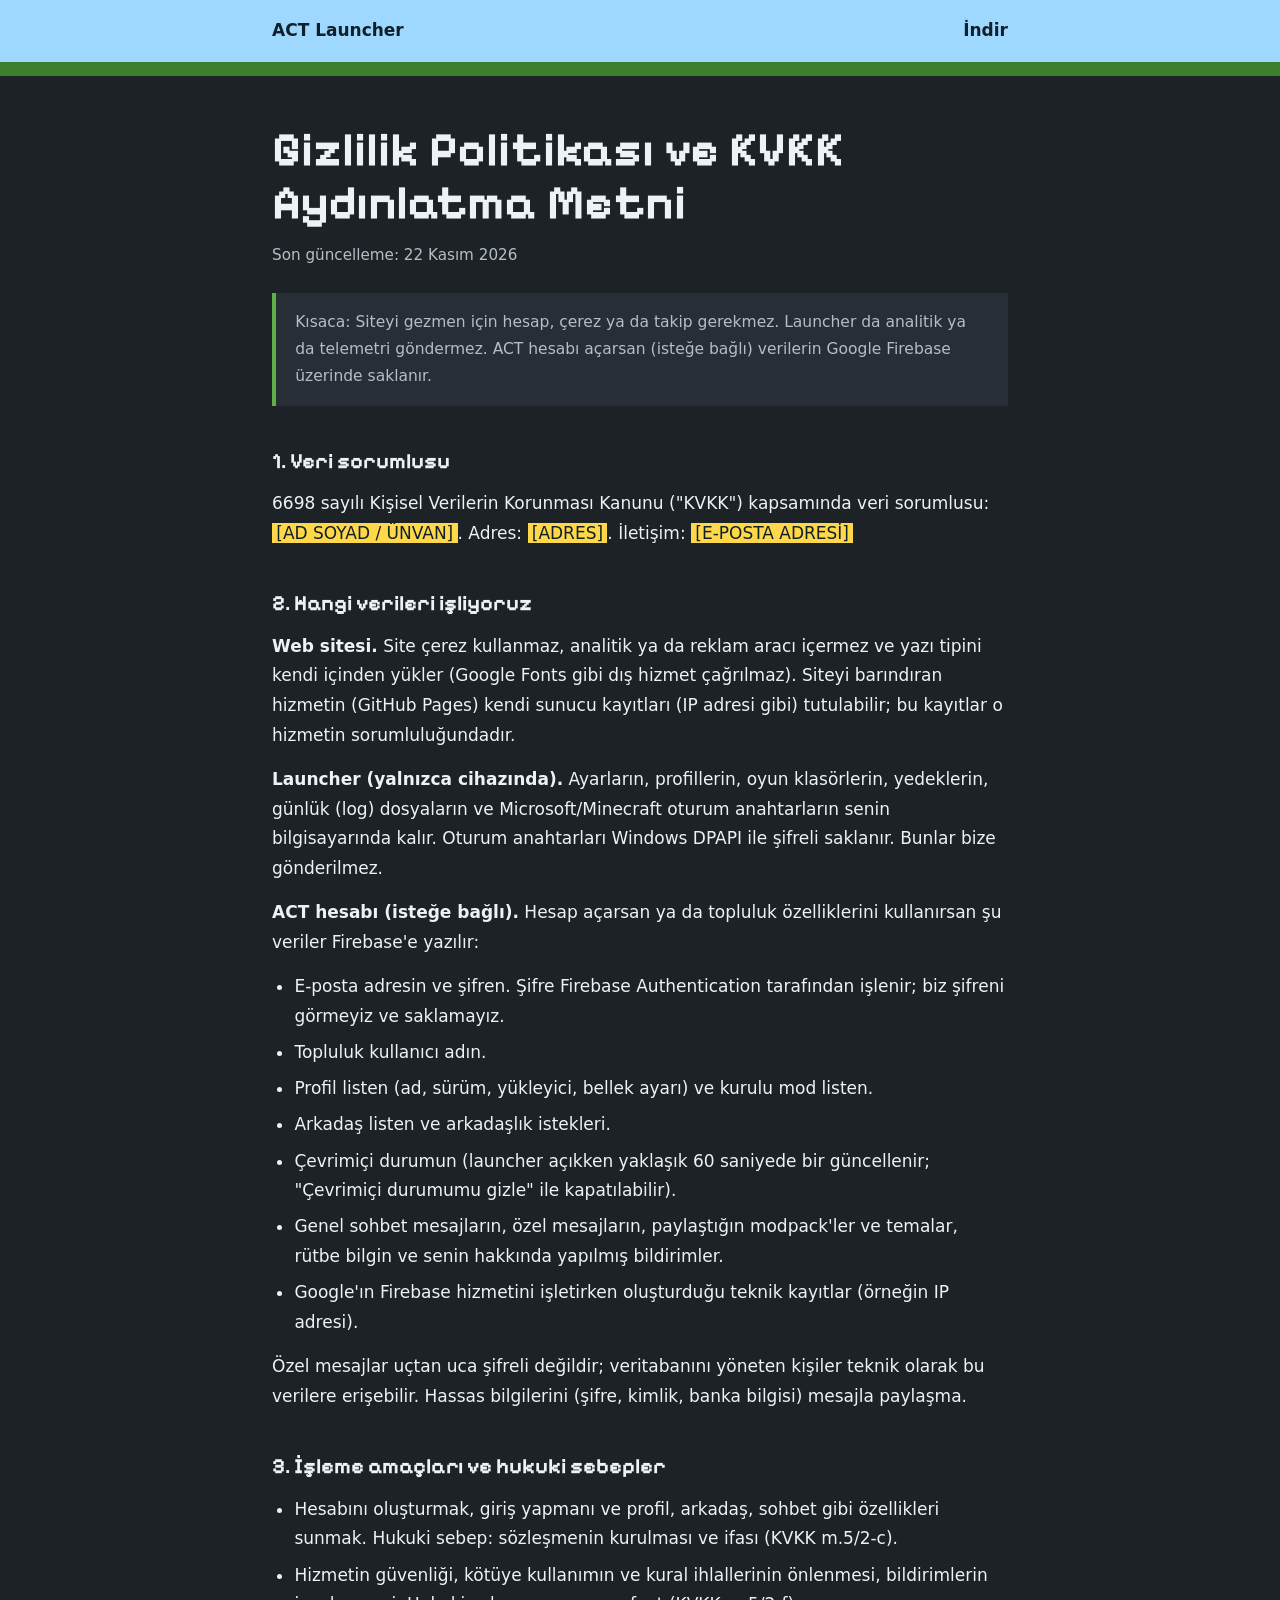
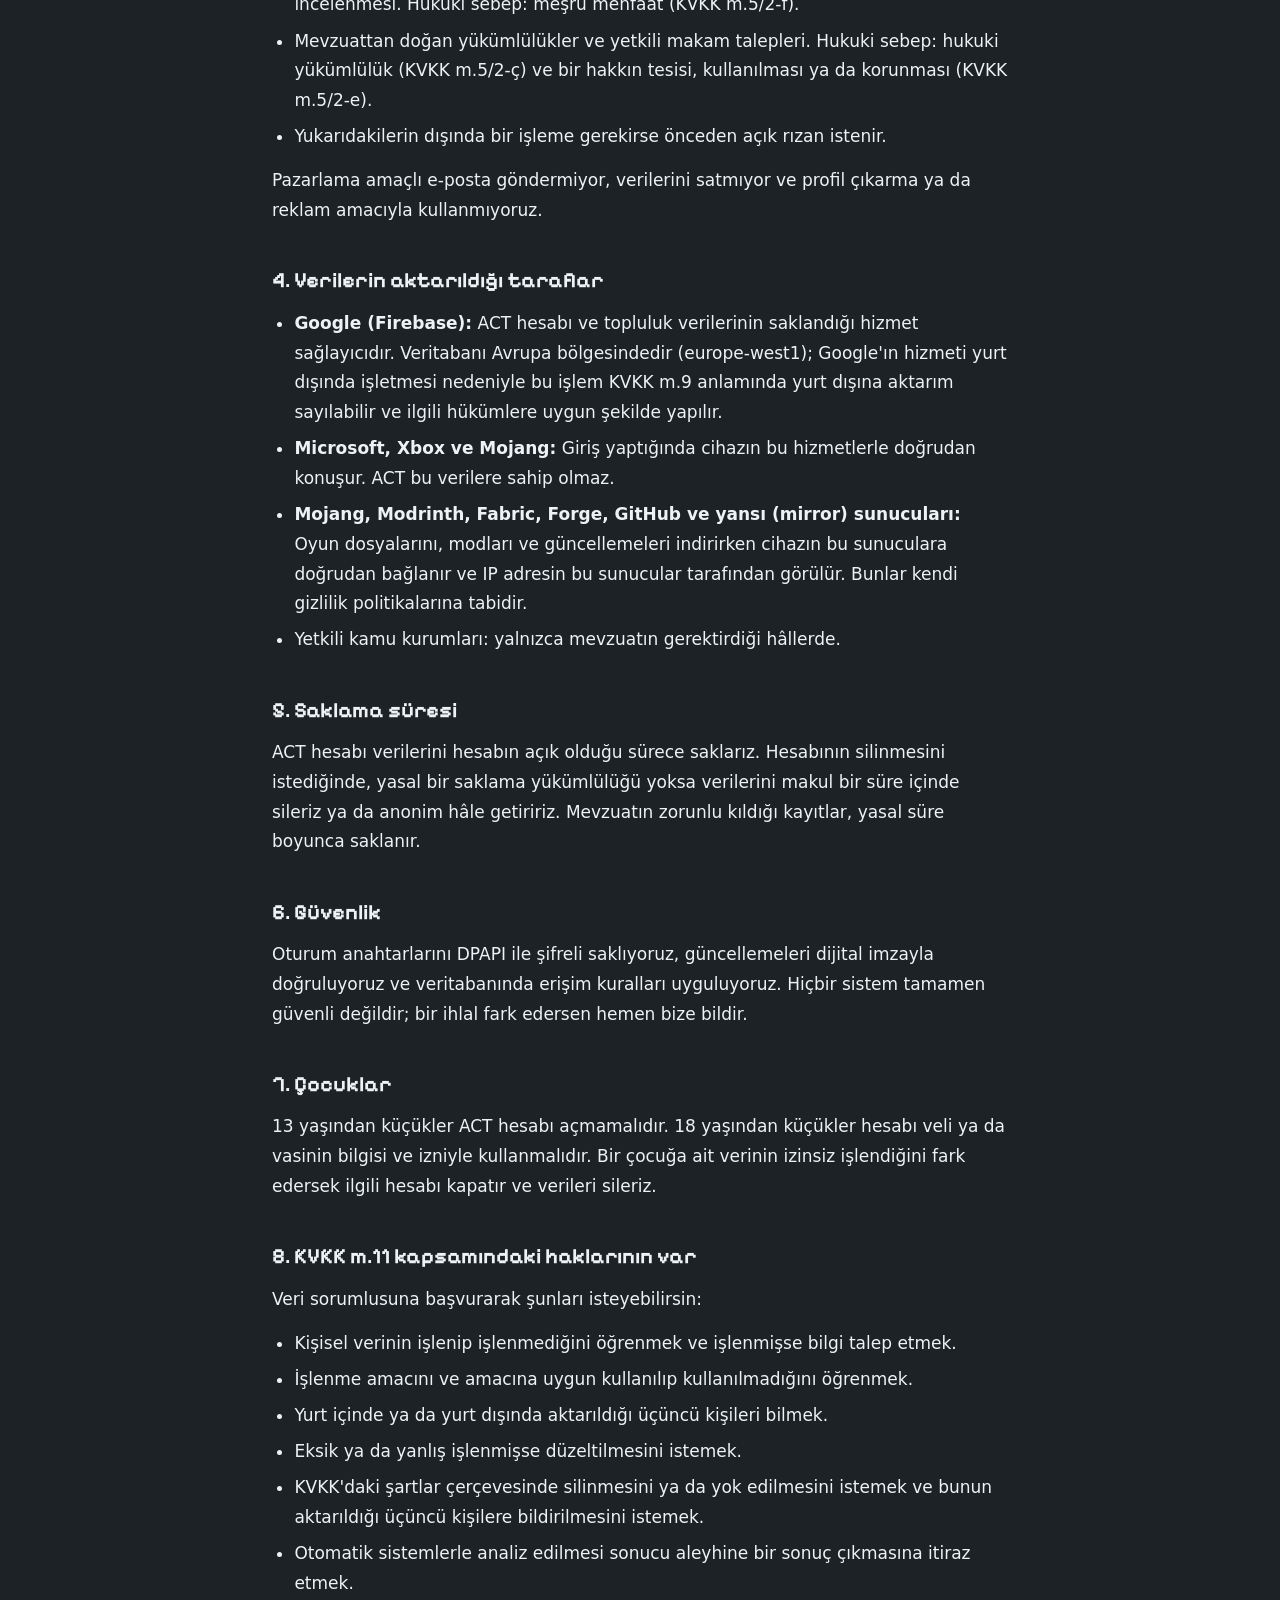
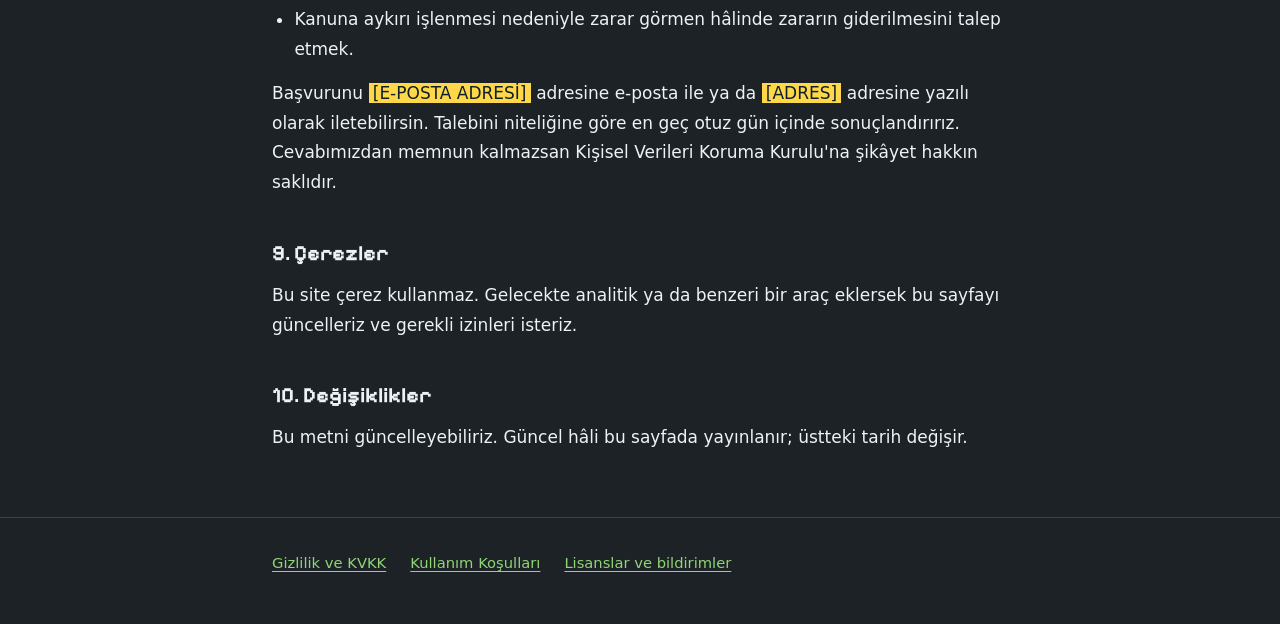
==== gizlilik.html @ 76c7b66e "Add files via upload" ====
<!DOCTYPE html>
<html lang="tr"><head><meta charset="utf-8"><meta name="viewport" content="width=device-width, initial-scale=1">
<title>Gizlilik Politikası ve KVKK Aydınlatma Metni – ACT Launcher</title><meta name="robots" content="index,follow">
<link rel="icon" href="data:image/svg+xml,%3Csvg xmlns='http://www.w3.org/2000/svg' viewBox='0 0 16 16'%3E%3Crect width='16' height='16' fill='%235fb046'/%3E%3Crect y='10' width='16' height='6' fill='%238a5a2e'/%3E%3C/svg%3E">
<!-- SARI İŞARETLİ [ALANLARI] YAYINDAN ÖNCE KENDİ BİLGİLERİNLE DOLDUR. Bu metin şablondur, avukat onayı önerilir. -->
<style>@font-face{font-family:'Pixelify Sans';font-weight:700;font-display:swap;src:url([data-uri]) format('woff2');unicode-range:U+0000-00FF,U+0131,U+0152-0153,U+02BB-02BC,U+02C6,U+02DA,U+02DC,U+2000-206F,U+20AC,U+2122,U+2212}
@font-face{font-family:'Pixelify Sans';font-weight:700;font-display:swap;src:url([data-uri]) format('woff2');unicode-range:U+0100-02BA,U+02BD-02C5,U+02C7-02CC,U+02CE-02D7,U+02DD-02FF,U+0304,U+0308,U+0329,U+1E00-1E9F,U+1EF2-1EFF,U+2020,U+20A0-20AB,U+20AD-20C0,U+2113}

:root{--grass:#5fb046;--slate:#1d2227;--slate2:#272e35;--line:#38414a;--text:#eef2f5;--mute:#b4bec7;--pix:"Pixelify Sans","Courier New",monospace;--font:system-ui,-apple-system,"Segoe UI",Roboto,sans-serif}
*{box-sizing:border-box;margin:0}
body{background:var(--slate);color:var(--text);font:400 1.0625rem/1.75 var(--font);-webkit-font-smoothing:antialiased}
a{color:#8fd674;text-underline-offset:3px}
:focus-visible{outline:3px solid #ffd84a;outline-offset:3px}
.bar{background:#9fd8ff;color:#10202b;padding:1rem 0;border-bottom:14px solid #3d7f2c}
.wrap{width:min(46rem,100% - 2.5rem);margin-inline:auto}
.bar .wrap{display:flex;justify-content:space-between;gap:1rem;flex-wrap:wrap}
.bar a{color:#10202b;font-weight:700;text-decoration:none}
.bar a:hover{text-decoration:underline}
main{padding:3rem 0 4rem}
h1{font:700 clamp(2rem,5vw,3rem)/1.1 var(--pix)}
.upd{margin-top:.8rem;color:var(--mute);font-size:.95rem}
h2{font:700 1.35rem/1.25 var(--pix);margin-top:2.6rem}
p,ul,ol{margin-top:.9rem}
ul,ol{padding-left:1.4rem}
li{margin-top:.4rem}
mark{background:#ffd84a;color:#10202b;padding:0 .25em}
.note{margin-top:1.5rem;padding:1rem 1.2rem;border-left:4px solid var(--grass);background:var(--slate2);color:var(--mute);font-size:.97rem}
footer{border-top:1px solid var(--line);padding:2rem 0 3rem;color:var(--mute);font-size:.92rem}
footer .wrap{display:flex;flex-wrap:wrap;gap:.6rem 1.5rem}
</style></head><body>
<div class="bar"><div class="wrap"><a href="index.html">ACT Launcher</a><a href="index.html#indir">İndir</a></div></div>
<main><div class="wrap">
<h1>Gizlilik Politikası ve KVKK Aydınlatma Metni</h1><p class="upd">Son güncelleme: 22 Kasım 2026</p>

<div class="note">Kısaca: Siteyi gezmen için hesap, çerez ya da takip gerekmez. Launcher da analitik ya da telemetri göndermez. ACT hesabı açarsan (isteğe bağlı) verilerin Google Firebase üzerinde saklanır.</div>

<h2>1. Veri sorumlusu</h2>
<p>6698 sayılı Kişisel Verilerin Korunması Kanunu ("KVKK") kapsamında veri sorumlusu: <mark>[AD SOYAD / ÜNVAN]</mark>. Adres: <mark>[ADRES]</mark>. İletişim: <mark>[E-POSTA ADRESİ]</mark></p>

<h2>2. Hangi verileri işliyoruz</h2>
<p><b>Web sitesi.</b> Site çerez kullanmaz, analitik ya da reklam aracı içermez ve yazı tipini kendi içinden yükler (Google Fonts gibi dış hizmet çağrılmaz). Siteyi barındıran hizmetin (GitHub Pages) kendi sunucu kayıtları (IP adresi gibi) tutulabilir; bu kayıtlar o hizmetin sorumluluğundadır.</p>
<p><b>Launcher (yalnızca cihazında).</b> Ayarların, profillerin, oyun klasörlerin, yedeklerin, günlük (log) dosyaların ve Microsoft/Minecraft oturum anahtarların senin bilgisayarında kalır. Oturum anahtarları Windows DPAPI ile şifreli saklanır. Bunlar bize gönderilmez.</p>
<p><b>ACT hesabı (isteğe bağlı).</b> Hesap açarsan ya da topluluk özelliklerini kullanırsan şu veriler Firebase'e yazılır:</p>
<ul>
<li>E-posta adresin ve şifren. Şifre Firebase Authentication tarafından işlenir; biz şifreni görmeyiz ve saklamayız.</li>
<li>Topluluk kullanıcı adın.</li>
<li>Profil listen (ad, sürüm, yükleyici, bellek ayarı) ve kurulu mod listen.</li>
<li>Arkadaş listen ve arkadaşlık istekleri.</li>
<li>Çevrimiçi durumun (launcher açıkken yaklaşık 60 saniyede bir güncellenir; "Çevrimiçi durumumu gizle" ile kapatılabilir).</li>
<li>Genel sohbet mesajların, özel mesajların, paylaştığın modpack'ler ve temalar, rütbe bilgin ve senin hakkında yapılmış bildirimler.</li>
<li>Google'ın Firebase hizmetini işletirken oluşturduğu teknik kayıtlar (örneğin IP adresi).</li>
</ul>
<p>Özel mesajlar uçtan uca şifreli değildir; veritabanını yöneten kişiler teknik olarak bu verilere erişebilir. Hassas bilgilerini (şifre, kimlik, banka bilgisi) mesajla paylaşma.</p>

<h2>3. İşleme amaçları ve hukuki sebepler</h2>
<ul>
<li>Hesabını oluşturmak, giriş yapmanı ve profil, arkadaş, sohbet gibi özellikleri sunmak. Hukuki sebep: sözleşmenin kurulması ve ifası (KVKK m.5/2-c).</li>
<li>Hizmetin güvenliği, kötüye kullanımın ve kural ihlallerinin önlenmesi, bildirimlerin incelenmesi. Hukuki sebep: meşru menfaat (KVKK m.5/2-f).</li>
<li>Mevzuattan doğan yükümlülükler ve yetkili makam talepleri. Hukuki sebep: hukuki yükümlülük (KVKK m.5/2-ç) ve bir hakkın tesisi, kullanılması ya da korunması (KVKK m.5/2-e).</li>
<li>Yukarıdakilerin dışında bir işleme gerekirse önceden açık rızan istenir.</li>
</ul>
<p>Pazarlama amaçlı e-posta göndermiyor, verilerini satmıyor ve profil çıkarma ya da reklam amacıyla kullanmıyoruz.</p>

<h2>4. Verilerin aktarıldığı taraflar</h2>
<ul>
<li><b>Google (Firebase):</b> ACT hesabı ve topluluk verilerinin saklandığı hizmet sağlayıcıdır. Veritabanı Avrupa bölgesindedir (europe-west1); Google'ın hizmeti yurt dışında işletmesi nedeniyle bu işlem KVKK m.9 anlamında yurt dışına aktarım sayılabilir ve ilgili hükümlere uygun şekilde yapılır.</li>
<li><b>Microsoft, Xbox ve Mojang:</b> Giriş yaptığında cihazın bu hizmetlerle doğrudan konuşur. ACT bu verilere sahip olmaz.</li>
<li><b>Mojang, Modrinth, Fabric, Forge, GitHub ve yansı (mirror) sunucuları:</b> Oyun dosyalarını, modları ve güncellemeleri indirirken cihazın bu sunuculara doğrudan bağlanır ve IP adresin bu sunucular tarafından görülür. Bunlar kendi gizlilik politikalarına tabidir.</li>
<li>Yetkili kamu kurumları: yalnızca mevzuatın gerektirdiği hâllerde.</li>
</ul>

<h2>5. Saklama süresi</h2>
<p>ACT hesabı verilerini hesabın açık olduğu sürece saklarız. Hesabının silinmesini istediğinde, yasal bir saklama yükümlülüğü yoksa verilerini makul bir süre içinde sileriz ya da anonim hâle getiririz. Mevzuatın zorunlu kıldığı kayıtlar, yasal süre boyunca saklanır.</p>

<h2>6. Güvenlik</h2>
<p>Oturum anahtarlarını DPAPI ile şifreli saklıyoruz, güncellemeleri dijital imzayla doğruluyoruz ve veritabanında erişim kuralları uyguluyoruz. Hiçbir sistem tamamen güvenli değildir; bir ihlal fark edersen hemen bize bildir.</p>

<h2>7. Çocuklar</h2>
<p>13 yaşından küçükler ACT hesabı açmamalıdır. 18 yaşından küçükler hesabı veli ya da vasinin bilgisi ve izniyle kullanmalıdır. Bir çocuğa ait verinin izinsiz işlendiğini fark edersek ilgili hesabı kapatır ve verileri sileriz.</p>

<h2>8. KVKK m.11 kapsamındaki haklarının var</h2>
<p>Veri sorumlusuna başvurarak şunları isteyebilirsin:</p>
<ul>
<li>Kişisel verinin işlenip işlenmediğini öğrenmek ve işlenmişse bilgi talep etmek.</li>
<li>İşlenme amacını ve amacına uygun kullanılıp kullanılmadığını öğrenmek.</li>
<li>Yurt içinde ya da yurt dışında aktarıldığı üçüncü kişileri bilmek.</li>
<li>Eksik ya da yanlış işlenmişse düzeltilmesini istemek.</li>
<li>KVKK'daki şartlar çerçevesinde silinmesini ya da yok edilmesini istemek ve bunun aktarıldığı üçüncü kişilere bildirilmesini istemek.</li>
<li>Otomatik sistemlerle analiz edilmesi sonucu aleyhine bir sonuç çıkmasına itiraz etmek.</li>
<li>Kanuna aykırı işlenmesi nedeniyle zarar görmen hâlinde zararın giderilmesini talep etmek.</li>
</ul>
<p>Başvurunu <mark>[E-POSTA ADRESİ]</mark> adresine e-posta ile ya da <mark>[ADRES]</mark> adresine yazılı olarak iletebilirsin. Talebini niteliğine göre en geç otuz gün içinde sonuçlandırırız. Cevabımızdan memnun kalmazsan Kişisel Verileri Koruma Kurulu'na şikâyet hakkın saklıdır.</p>

<h2>9. Çerezler</h2>
<p>Bu site çerez kullanmaz. Gelecekte analitik ya da benzeri bir araç eklersek bu sayfayı güncelleriz ve gerekli izinleri isteriz.</p>

<h2>10. Değişiklikler</h2>
<p>Bu metni güncelleyebiliriz. Güncel hâli bu sayfada yayınlanır; üstteki tarih değişir.</p>

</div></main>
<footer><div class="wrap"><a href="gizlilik.html">Gizlilik ve KVKK</a><a href="kosullar.html">Kullanım Koşulları</a><a href="lisanslar.html">Lisanslar ve bildirimler</a></div></footer>
</body></html>
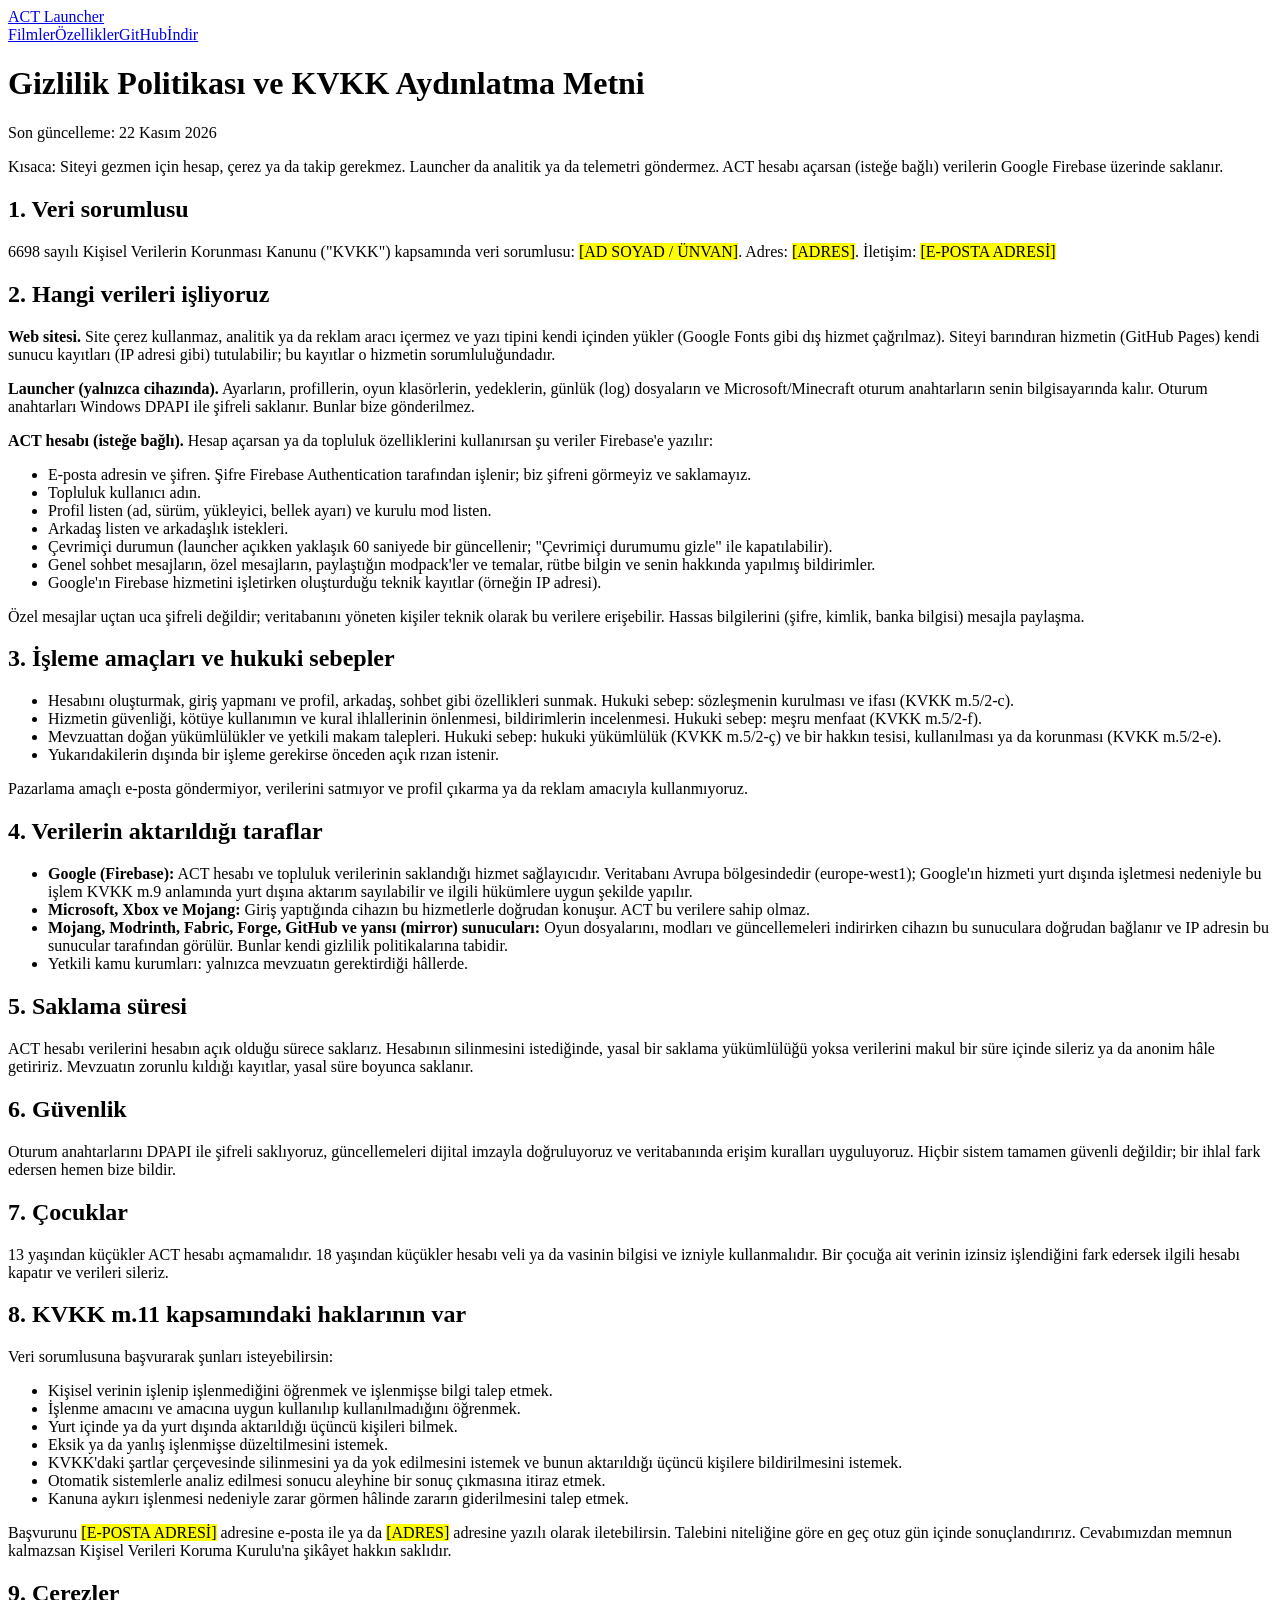
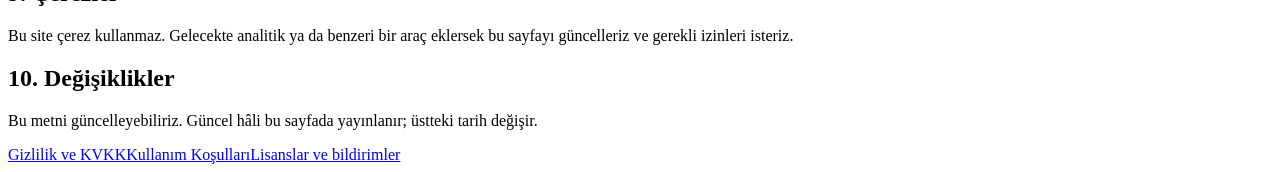
==== commit 6df981b8: "Add files via upload" ====
--- a/gizlilik.html
+++ b/gizlilik.html
@@ -1,38 +1,14 @@
 <!DOCTYPE html>
 <html lang="tr"><head><meta charset="utf-8"><meta name="viewport" content="width=device-width, initial-scale=1">
 <title>Gizlilik Politikası ve KVKK Aydınlatma Metni – ACT Launcher</title><meta name="robots" content="index,follow">
-<link rel="icon" href="data:image/svg+xml,%3Csvg xmlns='http://www.w3.org/2000/svg' viewBox='0 0 16 16'%3E%3Crect width='16' height='16' fill='%235fb046'/%3E%3Crect y='10' width='16' height='6' fill='%238a5a2e'/%3E%3C/svg%3E">
+<link rel="icon" href="data:image/svg+xml,%3Csvg xmlns='http://www.w3.org/2000/svg' viewBox='0 0 16 16'%3E%3Crect width='16' height='16' fill='%2309090e'/%3E%3Crect x='3' y='3' width='10' height='10' fill='%237548d8'/%3E%3C/svg%3E">
 <!-- SARI İŞARETLİ [ALANLARI] YAYINDAN ÖNCE KENDİ BİLGİLERİNLE DOLDUR. Bu metin şablondur, avukat onayı önerilir. -->
-<style>@font-face{font-family:'Pixelify Sans';font-weight:700;font-display:swap;src:url([data-uri]) format('woff2');unicode-range:U+0000-00FF,U+0131,U+0152-0153,U+02BB-02BC,U+02C6,U+02DA,U+02DC,U+2000-206F,U+20AC,U+2122,U+2212}
-@font-face{font-family:'Pixelify Sans';font-weight:700;font-display:swap;src:url([data-uri]) format('woff2');unicode-range:U+0100-02BA,U+02BD-02C5,U+02C7-02CC,U+02CE-02D7,U+02DD-02FF,U+0304,U+0308,U+0329,U+1E00-1E9F,U+1EF2-1EFF,U+2020,U+20A0-20AB,U+20AD-20C0,U+2113}
-
-:root{--grass:#5fb046;--slate:#1d2227;--slate2:#272e35;--line:#38414a;--text:#eef2f5;--mute:#b4bec7;--pix:"Pixelify Sans","Courier New",monospace;--font:system-ui,-apple-system,"Segoe UI",Roboto,sans-serif}
-*{box-sizing:border-box;margin:0}
-body{background:var(--slate);color:var(--text);font:400 1.0625rem/1.75 var(--font);-webkit-font-smoothing:antialiased}
-a{color:#8fd674;text-underline-offset:3px}
-:focus-visible{outline:3px solid #ffd84a;outline-offset:3px}
-.bar{background:#9fd8ff;color:#10202b;padding:1rem 0;border-bottom:14px solid #3d7f2c}
-.wrap{width:min(46rem,100% - 2.5rem);margin-inline:auto}
-.bar .wrap{display:flex;justify-content:space-between;gap:1rem;flex-wrap:wrap}
-.bar a{color:#10202b;font-weight:700;text-decoration:none}
-.bar a:hover{text-decoration:underline}
-main{padding:3rem 0 4rem}
-h1{font:700 clamp(2rem,5vw,3rem)/1.1 var(--pix)}
-.upd{margin-top:.8rem;color:var(--mute);font-size:.95rem}
-h2{font:700 1.35rem/1.25 var(--pix);margin-top:2.6rem}
-p,ul,ol{margin-top:.9rem}
-ul,ol{padding-left:1.4rem}
-li{margin-top:.4rem}
-mark{background:#ffd84a;color:#10202b;padding:0 .25em}
-.note{margin-top:1.5rem;padding:1rem 1.2rem;border-left:4px solid var(--grass);background:var(--slate2);color:var(--mute);font-size:.97rem}
-footer{border-top:1px solid var(--line);padding:2rem 0 3rem;color:var(--mute);font-size:.92rem}
-footer .wrap{display:flex;flex-wrap:wrap;gap:.6rem 1.5rem}
-</style></head><body>
-<div class="bar"><div class="wrap"><a href="index.html">ACT Launcher</a><a href="index.html#indir">İndir</a></div></div>
+<link rel="stylesheet" href="assets/fonts.css"><link rel="stylesheet" href="assets/site.css"></head><body class="doc"><div class="amb" aria-hidden="true"><i style="left:8%;width:18px;height:18px;animation-duration:26s;animation-delay:-0s"></i><i style="left:19%;width:28px;height:28px;animation-duration:34s;animation-delay:-7s"></i><i style="left:31%;width:14px;height:14px;animation-duration:38s;animation-delay:-14s"></i><i style="left:43%;width:22px;height:22px;animation-duration:30s;animation-delay:-21s"></i><i style="left:55%;width:30px;height:30px;animation-duration:42s;animation-delay:-28s"></i><i style="left:66%;width:16px;height:16px;animation-duration:28s;animation-delay:-7s"></i><i style="left:77%;width:24px;height:24px;animation-duration:36s;animation-delay:-6s"></i><i style="left:88%;width:34px;height:34px;animation-duration:32s;animation-delay:-17s"></i><i style="left:14%;width:12px;height:12px;animation-duration:44s;animation-delay:-12s"></i><i style="left:60%;width:10px;height:10px;animation-duration:40s;animation-delay:-23s"></i></div>
+<header><div class="wrap hd"><a class="brand" href="index.html"><span class="mk"></span>ACT Launcher</a><nav><a href="index.html#video">Filmler</a><a href="index.html#ozellikler">Özellikler</a><a href="https://github.com/TurkishMadara07/ACT-Launcher">GitHub</a><a href="index.html#indir">İndir</a></nav></div></header>
 <main><div class="wrap">
 <h1>Gizlilik Politikası ve KVKK Aydınlatma Metni</h1><p class="upd">Son güncelleme: 22 Kasım 2026</p>
 
-<div class="note">Kısaca: Siteyi gezmen için hesap, çerez ya da takip gerekmez. Launcher da analitik ya da telemetri göndermez. ACT hesabı açarsan (isteğe bağlı) verilerin Google Firebase üzerinde saklanır.</div>
+<div class="note box">Kısaca: Siteyi gezmen için hesap, çerez ya da takip gerekmez. Launcher da analitik ya da telemetri göndermez. ACT hesabı açarsan (isteğe bağlı) verilerin Google Firebase üzerinde saklanır.</div>
 
 <h2>1. Veri sorumlusu</h2>
 <p>6698 sayılı Kişisel Verilerin Korunması Kanunu ("KVKK") kapsamında veri sorumlusu: <mark>[AD SOYAD / ÜNVAN]</mark>. Adres: <mark>[ADRES]</mark>. İletişim: <mark>[E-POSTA ADRESİ]</mark></p>
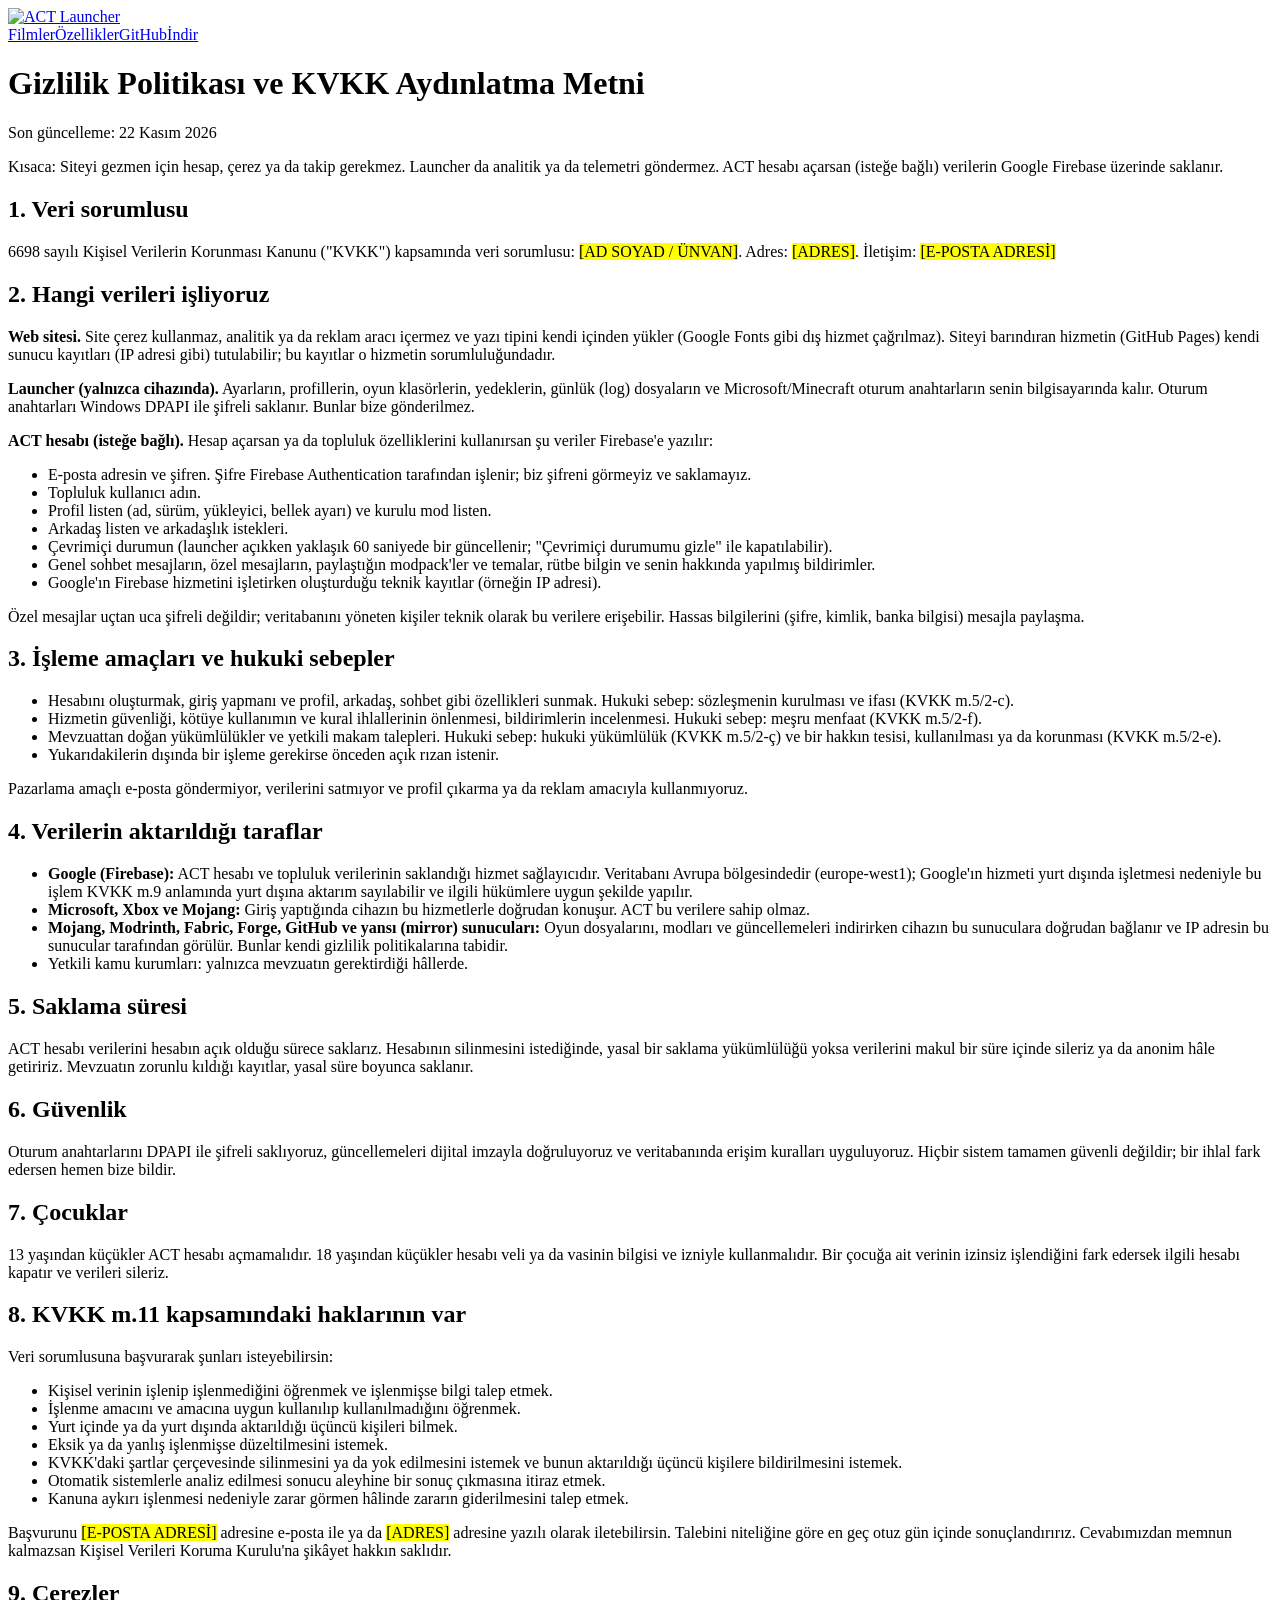
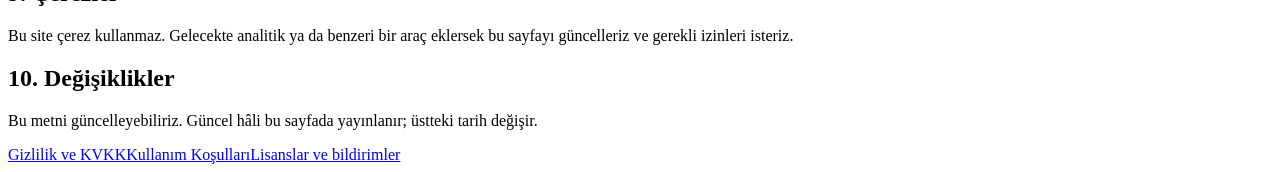
==== commit 15cf761a: "Add files via upload" ====
--- a/gizlilik.html
+++ b/gizlilik.html
@@ -4,7 +4,7 @@
 <link rel="icon" href="data:image/svg+xml,%3Csvg xmlns='http://www.w3.org/2000/svg' viewBox='0 0 16 16'%3E%3Crect width='16' height='16' fill='%2309090e'/%3E%3Crect x='3' y='3' width='10' height='10' fill='%237548d8'/%3E%3C/svg%3E">
 <!-- SARI İŞARETLİ [ALANLARI] YAYINDAN ÖNCE KENDİ BİLGİLERİNLE DOLDUR. Bu metin şablondur, avukat onayı önerilir. -->
 <link rel="stylesheet" href="assets/fonts.css"><link rel="stylesheet" href="assets/site.css"></head><body class="doc"><div class="amb" aria-hidden="true"><i style="left:8%;width:18px;height:18px;animation-duration:26s;animation-delay:-0s"></i><i style="left:19%;width:28px;height:28px;animation-duration:34s;animation-delay:-7s"></i><i style="left:31%;width:14px;height:14px;animation-duration:38s;animation-delay:-14s"></i><i style="left:43%;width:22px;height:22px;animation-duration:30s;animation-delay:-21s"></i><i style="left:55%;width:30px;height:30px;animation-duration:42s;animation-delay:-28s"></i><i style="left:66%;width:16px;height:16px;animation-duration:28s;animation-delay:-7s"></i><i style="left:77%;width:24px;height:24px;animation-duration:36s;animation-delay:-6s"></i><i style="left:88%;width:34px;height:34px;animation-duration:32s;animation-delay:-17s"></i><i style="left:14%;width:12px;height:12px;animation-duration:44s;animation-delay:-12s"></i><i style="left:60%;width:10px;height:10px;animation-duration:40s;animation-delay:-23s"></i></div>
-<header><div class="wrap hd"><a class="brand" href="index.html"><span class="mk"></span>ACT Launcher</a><nav><a href="index.html#video">Filmler</a><a href="index.html#ozellikler">Özellikler</a><a href="https://github.com/TurkishMadara07/ACT-Launcher">GitHub</a><a href="index.html#indir">İndir</a></nav></div></header>
+<header><div class="wrap hd"><a class="brand" href="index.html"><img src="assets/logo.png" width="640" height="317" alt="ACT Launcher"></a><nav><a href="index.html#video">Filmler</a><a href="index.html#ozellikler">Özellikler</a><a href="https://github.com/TurkishMadara07/ACT-Launcher">GitHub</a><a href="index.html#indir">İndir</a></nav></div></header>
 <main><div class="wrap">
 <h1>Gizlilik Politikası ve KVKK Aydınlatma Metni</h1><p class="upd">Son güncelleme: 22 Kasım 2026</p>
 
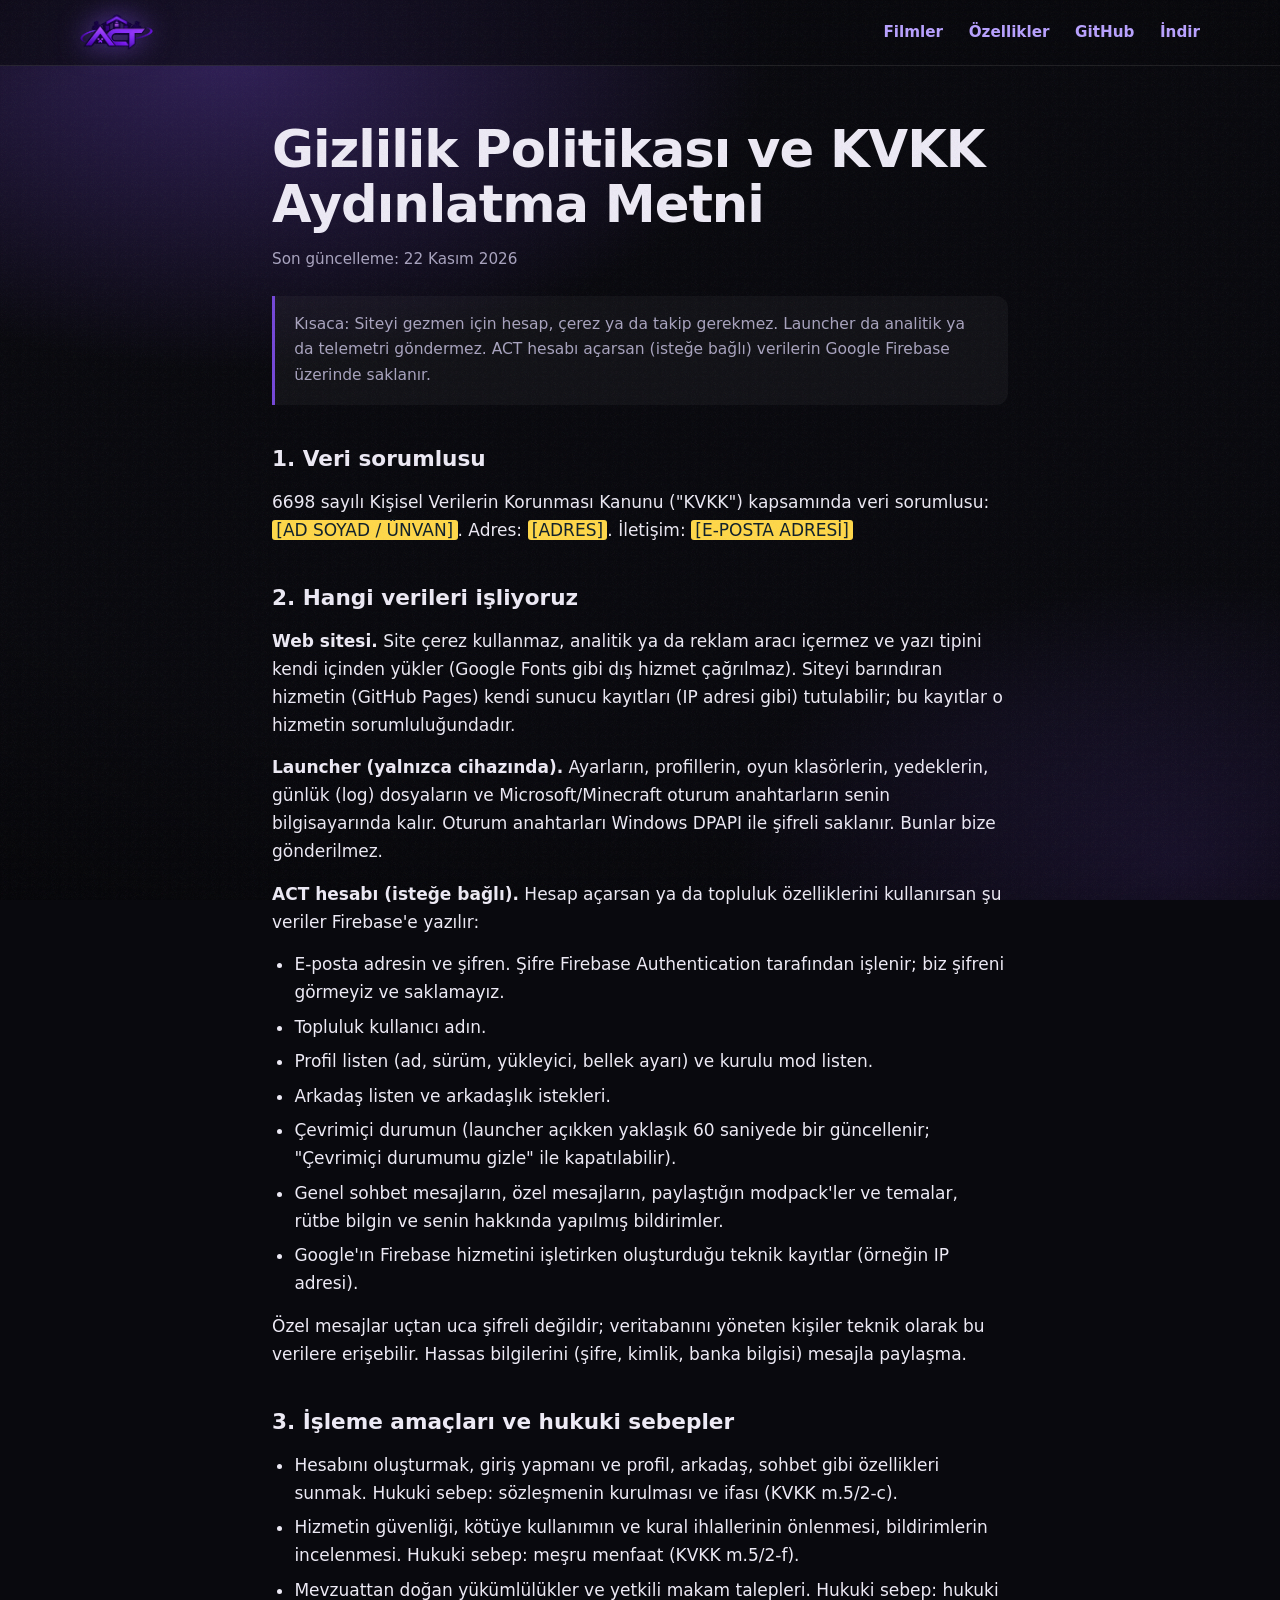
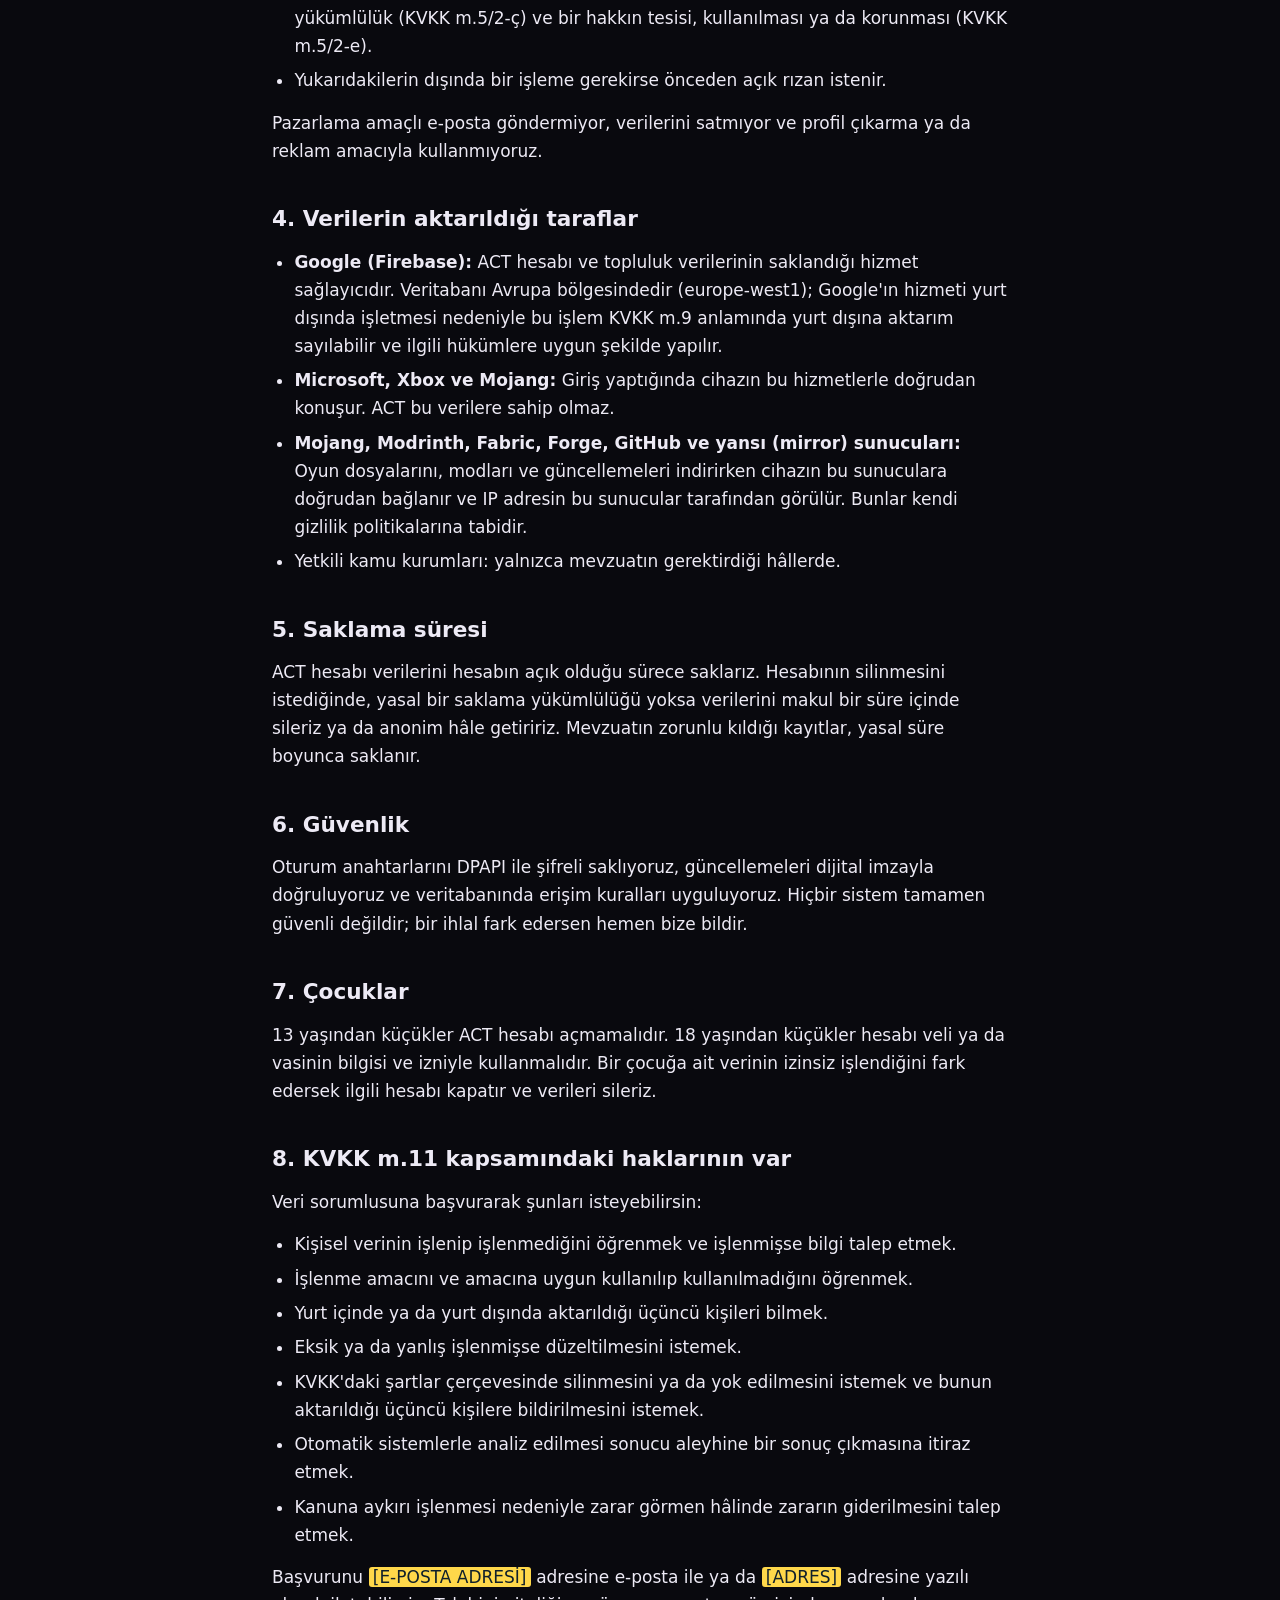
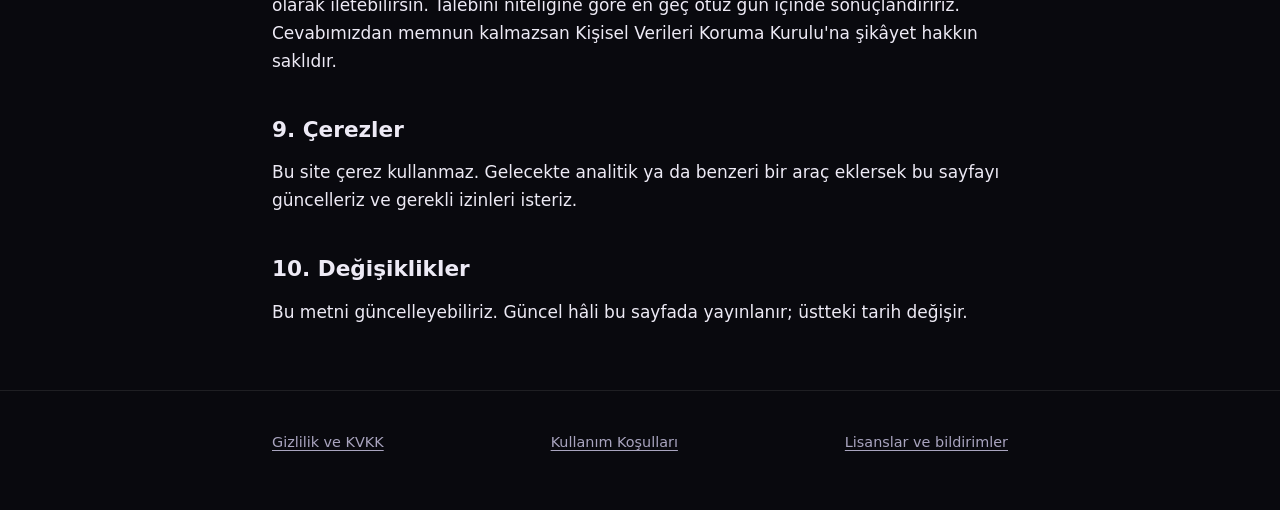
==== commit 67d532cf: "Add files via upload" ====
--- a/gizlilik.html
+++ b/gizlilik.html
@@ -3,8 +3,161 @@
 <title>Gizlilik Politikası ve KVKK Aydınlatma Metni – ACT Launcher</title><meta name="robots" content="index,follow">
 <link rel="icon" href="data:image/svg+xml,%3Csvg xmlns='http://www.w3.org/2000/svg' viewBox='0 0 16 16'%3E%3Crect width='16' height='16' fill='%2309090e'/%3E%3Crect x='3' y='3' width='10' height='10' fill='%237548d8'/%3E%3C/svg%3E">
 <!-- SARI İŞARETLİ [ALANLARI] YAYINDAN ÖNCE KENDİ BİLGİLERİNLE DOLDUR. Bu metin şablondur, avukat onayı önerilir. -->
-<link rel="stylesheet" href="assets/fonts.css"><link rel="stylesheet" href="assets/site.css"></head><body class="doc"><div class="amb" aria-hidden="true"><i style="left:8%;width:18px;height:18px;animation-duration:26s;animation-delay:-0s"></i><i style="left:19%;width:28px;height:28px;animation-duration:34s;animation-delay:-7s"></i><i style="left:31%;width:14px;height:14px;animation-duration:38s;animation-delay:-14s"></i><i style="left:43%;width:22px;height:22px;animation-duration:30s;animation-delay:-21s"></i><i style="left:55%;width:30px;height:30px;animation-duration:42s;animation-delay:-28s"></i><i style="left:66%;width:16px;height:16px;animation-duration:28s;animation-delay:-7s"></i><i style="left:77%;width:24px;height:24px;animation-duration:36s;animation-delay:-6s"></i><i style="left:88%;width:34px;height:34px;animation-duration:32s;animation-delay:-17s"></i><i style="left:14%;width:12px;height:12px;animation-duration:44s;animation-delay:-12s"></i><i style="left:60%;width:10px;height:10px;animation-duration:40s;animation-delay:-23s"></i></div>
-<header><div class="wrap hd"><a class="brand" href="index.html"><img src="assets/logo.png" width="640" height="317" alt="ACT Launcher"></a><nav><a href="index.html#video">Filmler</a><a href="index.html#ozellikler">Özellikler</a><a href="https://github.com/TurkishMadara07/ACT-Launcher">GitHub</a><a href="index.html#indir">İndir</a></nav></div></header>
+<style>@font-face{font-family:'Pixelify Sans';font-weight:700;font-display:swap;src:url([data-uri]) format('woff2');unicode-range:U+0000-00FF,U+0131,U+0152-0153,U+02BB-02BC,U+02C6,U+02DA,U+02DC,U+2000-206F,U+20AC,U+2122,U+2212}
+@font-face{font-family:'Pixelify Sans';font-weight:700;font-display:swap;src:url([data-uri]) format('woff2');unicode-range:U+0100-02BA,U+02BD-02C5,U+02C7-02CC,U+02CE-02D7,U+02DD-02FF,U+0304,U+0308,U+0329,U+1E00-1E9F,U+1EF2-1EFF,U+2020,U+20A0-20AB,U+20AD-20C0,U+2113}
+/* ACT Launcher sitesi: sinematik koyu tasarım. Zemin ve mor ışık uygulamayla aynı aile; bölüm değiştikçe ışık rengi yumuşakça kayar. */
+@property --glow{syntax:"<color>";inherits:true;initial-value:#7548D8}
+:root{--bg:#09090E;--panel:#14141F;--line:rgba(255,255,255,.09);--text:#EDEAF5;--mute:#A9A4BF;--acc:#B9A2FF;--pri:#7548D8;--glow:#7548D8;
+  --pix:"Pixelify Sans","Courier New",monospace;--font:system-ui,-apple-system,"Segoe UI",Roboto,sans-serif;transition:--glow .9s ease}
+*{box-sizing:border-box;margin:0}
+html{background:var(--bg);scroll-behavior:smooth;overflow-x:hidden}
+body{color:var(--text);font:400 1.0625rem/1.65 var(--font);-webkit-font-smoothing:antialiased;overflow-x:clip}
+a{color:inherit}img,video{display:block;max-width:100%;height:auto}
+:focus-visible{outline:3px solid #ffd84a;outline-offset:3px}
+.wrap{width:min(1120px,100% - 2.5rem);margin-inline:auto}
+
+/* ortam: ışık + süzülen küpler */
+.amb{position:fixed;inset:0;z-index:-1;overflow:hidden;pointer-events:none;
+  background:radial-gradient(60% 50% at 18% 6%,color-mix(in srgb,var(--glow) 36%,transparent),transparent 70%),
+             radial-gradient(50% 45% at 92% 96%,color-mix(in srgb,var(--glow) 20%,transparent),transparent 70%),var(--bg)}
+.amb i{position:absolute;bottom:-40px;background:color-mix(in srgb,var(--glow) 45%,transparent);border:1px solid color-mix(in srgb,var(--glow) 70%,#fff);opacity:.35;animation:up linear infinite}
+@keyframes up{to{translate:0 -115vh;rotate:200deg}}
+
+header{position:sticky;top:0;z-index:20;background:rgba(9,9,14,.62);backdrop-filter:blur(14px);-webkit-backdrop-filter:blur(14px);border-bottom:1px solid var(--line)}
+.hd{display:flex;align-items:center;justify-content:space-between;gap:1rem;padding:.9rem 0;width:min(1120px,100% - 2.5rem)!important}
+.brand{display:flex;align-items:center;gap:.6rem;font:700 1.35rem var(--pix);letter-spacing:.04em;text-decoration:none}
+.mk{width:1.05rem;height:1.05rem;background:var(--pri);box-shadow:0 0 18px var(--glow);rotate:12deg}
+nav{display:flex;gap:1.6rem;font-weight:600;font-size:.95rem;color:var(--mute)}
+nav a{text-decoration:none}nav a:hover{color:var(--text)}
+
+.btn{display:inline-flex;align-items:center;padding:.95rem 1.7rem;border-radius:999px;background:linear-gradient(180deg,#8d66f0,var(--pri));color:#fff;font-weight:700;text-decoration:none;
+  box-shadow:0 10px 36px color-mix(in srgb,var(--glow) 50%,transparent),inset 0 1px 0 rgba(255,255,255,.28);transition:transform .15s}
+.btn:hover{transform:translateY(-2px)}.btn.ghost{background:transparent;border:1px solid var(--line);box-shadow:none}
+
+.eyebrow{font:700 .85rem var(--pix);letter-spacing:.14em;text-transform:uppercase;color:var(--acc)}
+h1{font:800 clamp(3rem,9.5vw,7.4rem)/.98 var(--font);letter-spacing:-.035em}
+h1 em{font-style:normal;color:var(--acc);text-shadow:0 0 70px color-mix(in srgb,var(--glow) 80%,transparent)}
+h2{font:800 clamp(2rem,5vw,3.5rem)/1.05 var(--font);letter-spacing:-.025em;max-width:20ch;margin-top:.6rem}
+.note{margin-top:1rem;color:var(--mute);max-width:50ch}
+section{padding:clamp(4rem,10vw,7rem) 0}
+
+.hero{padding:clamp(3rem,10vh,6.5rem) 0 1rem;text-align:center}
+.hero .eyebrow{display:inline-block;padding:.4rem 1rem;border:1px solid var(--line);border-radius:999px;background:rgba(255,255,255,.03)}
+.hero h1{margin:1.4rem auto 0;max-width:11ch}
+.lead{margin:1.6rem auto 0;max-width:46ch;font-size:1.2rem;color:var(--mute)}
+.actions{display:flex;flex-wrap:wrap;justify-content:center;gap:1rem;margin-top:2.2rem}
+.meta{margin-top:1.2rem;font-size:.92rem;color:var(--mute)}
+.stage{margin:3.5rem auto 0;width:min(1040px,100%);perspective:1400px}
+.frame{border-radius:20px;overflow:hidden;border:1px solid var(--line);background:var(--panel);box-shadow:0 50px 140px -30px color-mix(in srgb,var(--glow) 60%,transparent)}
+.stage .frame{transform:rotateX(calc(16deg*(1 - var(--p,0))));transform-origin:50% 100%}
+
+/* filmler */
+.player{position:relative;margin-top:2.5rem;aspect-ratio:16/9;border-radius:22px;overflow:hidden;border:1px solid var(--line);background:#000;box-shadow:0 40px 120px -30px color-mix(in srgb,var(--glow) 65%,transparent)}
+.player video{width:100%;height:100%;object-fit:cover}
+.big{position:absolute;inset:0;display:grid;place-items:center;border:0;background:rgba(9,9,14,.25);cursor:pointer}
+.big span{width:92px;height:92px;border-radius:50%;display:grid;place-items:center;background:var(--pri);box-shadow:0 0 0 10px rgba(117,72,216,.25),0 0 60px var(--glow);transition:transform .2s}
+.big:hover span{transform:scale(1.07)}
+.big span::after{content:"";margin-left:8px;border-left:26px solid #fff;border-block:16px solid transparent}
+.player.playing .big{display:none}
+.chap{display:grid;grid-template-columns:repeat(4,minmax(0,1fr));gap:1rem;margin-top:1.25rem}
+.ch{display:block;text-decoration:none;padding:.6rem;border-radius:16px;border:1px solid var(--line);background:rgba(255,255,255,.025);transition:border-color .25s,background .25s}
+.ch img{border-radius:10px;aspect-ratio:16/9;object-fit:cover;width:100%}
+.ch b{display:block;margin-top:.7rem;font-weight:700;line-height:1.25}
+.ch small{display:flex;gap:.8rem;margin-top:.3rem;color:var(--mute);font-size:.85rem}
+.ch small span{font:700 .85rem var(--pix);color:var(--acc)}
+.ch:hover{background:rgba(255,255,255,.05)}
+.ch.on{border-color:var(--glow);background:color-mix(in srgb,var(--glow) 14%,transparent)}
+
+/* özellikler */
+.feat{display:grid;grid-template-columns:minmax(0,1fr) minmax(0,1.2fr);gap:3.5rem;align-items:center;margin-top:5rem}
+.feat:nth-of-type(even){grid-template-columns:minmax(0,1.2fr) minmax(0,1fr)}.feat:nth-of-type(even) .txt{order:2}
+.feat h3{font:800 clamp(1.6rem,3vw,2.3rem)/1.1 var(--font);letter-spacing:-.02em}
+.feat p{margin-top:1rem;color:var(--mute);max-width:42ch}
+.feat .frame{transform:perspective(1200px) rotateY(-7deg);transition:transform .5s}
+.feat:nth-of-type(even) .frame{transform:perspective(1200px) rotateY(7deg)}.feat .frame:hover{transform:none}
+.more{margin-top:6rem}.more h3{font:700 1.3rem var(--pix);color:var(--acc)}
+dl{display:grid;grid-template-columns:repeat(2,minmax(0,1fr));gap:0 3.5rem;margin-top:1.2rem}
+dl div{padding:1.1rem 0;border-bottom:1px solid var(--line);transition:padding-left .25s,border-color .25s}
+dl div:hover{padding-left:.8rem;border-left:3px solid var(--glow)}
+dt{font-weight:700}dd{color:var(--mute);margin-top:.2rem}
+
+/* indirme + sss */
+.dl{display:flex;flex-wrap:wrap;align-items:center;justify-content:space-between;gap:2rem;padding:clamp(1.75rem,5vw,3.5rem);border-radius:26px;border:1px solid var(--line);
+  background:linear-gradient(135deg,color-mix(in srgb,var(--glow) 24%,var(--panel)),var(--panel));box-shadow:0 40px 120px -40px color-mix(in srgb,var(--glow) 70%,transparent)}
+.dl p{color:var(--mute);margin-top:.6rem;max-width:46ch}
+.steps{margin-top:2.2rem;padding-left:1.3rem;max-width:60ch;color:var(--mute)}.steps li{margin-top:.5rem}
+.faq{max-width:46rem;margin-top:2rem}.faq details{border-bottom:1px solid var(--line);padding:1.1rem 0}
+.faq summary{cursor:pointer;font-weight:700;list-style:none;display:flex;justify-content:space-between;gap:1rem}
+.faq summary::-webkit-details-marker{display:none}.faq summary::after{content:"+";font:700 1.4rem/1 var(--pix);color:var(--acc)}
+.faq details[open] summary::after{content:"−"}.faq p{margin-top:.7rem;color:var(--mute);max-width:58ch}
+
+footer{padding:2.5rem 0 3.5rem;border-top:1px solid var(--line);color:var(--mute);font-size:.9rem}
+footer .wrap{display:flex;flex-wrap:wrap;justify-content:space-between;gap:1rem}footer p{max-width:60ch}
+.legal{display:flex;flex-wrap:wrap;gap:.5rem 1.5rem;width:100%;font-size:.9rem;font-weight:400;color:var(--mute)}
+
+/* yasal sayfalar */
+body.doc .wrap:not(.hd){width:min(46rem,100% - 2.5rem)}
+body.doc main{padding:3.5rem 0 4rem}
+body.doc h1{font-size:clamp(2rem,5vw,3.2rem);line-height:1.08;letter-spacing:-.02em}
+body.doc h2{font:700 1.35rem/1.25 var(--font);margin-top:2.6rem;max-width:none;letter-spacing:0}
+body.doc p,body.doc ul,body.doc ol{margin-top:.9rem}body.doc ul,body.doc ol{padding-left:1.4rem}body.doc li{margin-top:.4rem}
+body.doc a{color:var(--acc);text-underline-offset:3px}
+.upd{margin-top:.8rem;color:var(--mute);font-size:.95rem}
+mark{background:#ffd84a;color:#10202b;padding:0 .25em;border-radius:3px}
+.note.box{margin-top:1.5rem;padding:1rem 1.2rem;border-left:3px solid var(--glow);border-radius:0 12px 12px 0;background:rgba(255,255,255,.04);color:var(--mute);font-size:.97rem;max-width:none}
+body.doc footer a{color:var(--mute)}
+
+/* hareket: yalnızca ışık/küp/açılış; tercih kapalıysa durur */
+.js .rv{opacity:0;translate:0 26px;transition:opacity .9s,translate .9s}.js .rv.in{opacity:1;translate:none}
+@media (max-width:860px){
+  nav a:not(:last-child){display:none}
+  .feat,.feat:nth-of-type(even){grid-template-columns:minmax(0,1fr);gap:2rem;margin-top:3.5rem}.feat:nth-of-type(even) .txt{order:0}
+  .feat .frame,.feat:nth-of-type(even) .frame{transform:none}
+  .chap{display:flex;overflow-x:auto;scroll-snap-type:x mandatory;padding-bottom:.5rem}.ch{flex:0 0 68%;scroll-snap-align:start}
+  dl{grid-template-columns:minmax(0,1fr)}.big span{width:70px;height:70px}
+}
+@media (prefers-reduced-motion:reduce){.amb i{animation:none;display:none}.js .rv{opacity:1;translate:none;transition:none}.stage .frame{transform:none}:root{transition:none}html{scroll-behavior:auto}}
+
+/* ---- sinematik katman: gren, vinyet, logo ---- */
+body::before{content:"";position:fixed;inset:0;z-index:30;pointer-events:none;opacity:.07;background-image:url("data:image/svg+xml,%3Csvg xmlns='http://www.w3.org/2000/svg' width='160' height='160'%3E%3Cfilter id='n'%3E%3CfeTurbulence baseFrequency='.9' numOctaves='2'/%3E%3C/filter%3E%3Crect width='100%25' height='100%25' filter='url(%23n)'/%3E%3C/svg%3E")}
+.amb::after{content:"";position:absolute;inset:0;background:radial-gradient(120% 90% at 50% 40%,transparent 50%,rgba(0,0,0,.6))}
+.brand img{height:36px;width:auto;filter:drop-shadow(0 0 14px color-mix(in srgb,var(--glow) 70%,transparent))}
+
+/* ---- açılış sahnesi: videodaki akış (soru, adımlar, vazgeçme, blok geçişi, uygulama, logo) ---- */
+.story{height:480vh;position:relative}
+.pin{position:sticky;top:0;height:100vh;height:100svh;overflow:hidden}
+.beat{position:absolute;inset:0;display:grid;place-content:center;justify-items:center;text-align:center;padding:0 1.25rem;opacity:0;pointer-events:none;will-change:opacity,transform}
+.b1{opacity:1}
+.k{font:800 clamp(2.5rem,8.6vw,6.8rem)/1.02 var(--font);letter-spacing:-.035em;max-width:13ch;text-wrap:balance}
+.k em,.b4 h1 em{font-style:normal;color:var(--acc);text-shadow:0 0 70px color-mix(in srgb,var(--glow) 80%,transparent)}
+.fail{color:#FF7A93;text-shadow:0 0 70px rgba(255,90,120,.55)}
+.chip{position:absolute;left:50%;top:50%;translate:calc(-50% + var(--x)) calc(-50% + var(--y));rotate:var(--r);padding:.55rem 1.1rem;border:1px solid var(--line);border-radius:12px;
+  background:rgba(20,20,31,.85);color:var(--mute);font-weight:600;white-space:nowrap;box-shadow:0 8px 30px rgba(0,0,0,.4);animation:bobc 6s ease-in-out infinite}
+@keyframes bobc{50%{translate:calc(-50% + var(--x)) calc(-50% + var(--y) - 12px)}}
+.grid{position:absolute;inset:0;display:grid;grid-template-columns:repeat(var(--c,12),1fr);grid-template-rows:repeat(var(--r,8),1fr);gap:6px;padding:6px;pointer-events:none}
+.grid i{background:var(--pri);opacity:0;border-radius:3px}.grid i:nth-child(3n){background:#5a34b4}.grid i:nth-child(5n){background:#9a7bf0}
+.device{position:relative;width:min(1000px,92vw);perspective:1400px}
+.device .frame{transform:rotateX(var(--rx,0deg));transform-origin:50% 100%}
+.pill{position:absolute;left:50%;bottom:-1.3rem;translate:-50% 0;padding:.65rem 1.4rem;border-radius:999px;background:var(--pri);color:#fff;font-weight:700;white-space:nowrap;box-shadow:0 10px 40px color-mix(in srgb,var(--glow) 60%,transparent),inset 0 1px 0 rgba(255,255,255,.3)}
+.logo{width:min(360px,64vw);height:auto;filter:drop-shadow(0 0 46px var(--glow));margin-bottom:1.4rem}
+.b4 h1{font:800 clamp(2.8rem,8vw,6.2rem)/1 var(--font);letter-spacing:-.035em}
+.b4 .lead{margin-top:1.3rem}
+.hint{position:absolute;bottom:1.3rem;left:50%;translate:-50% 0;color:var(--mute);font:700 .78rem var(--pix);letter-spacing:.22em;text-transform:uppercase;text-align:center}
+.hint::after{content:"";display:block;width:1px;height:36px;margin:.5rem auto 0;background:linear-gradient(var(--acc),transparent);animation:hint 1.8s ease-in-out infinite}
+@keyframes hint{0%{transform:scaleY(0);transform-origin:top}50%{transform:scaleY(1);transform-origin:top}51%{transform-origin:bottom}100%{transform:scaleY(0);transform-origin:bottom}}
+html.static .story,html:not(.js) .story{height:auto}
+html.static .pin,html:not(.js) .pin{position:relative;height:auto;min-height:100svh;display:grid;place-items:center;padding:6rem 0 3rem}
+html.static .beat:not(.b4),html:not(.js) .beat:not(.b4),html.static .grid,html:not(.js) .grid,html.static .hint,html:not(.js) .hint{display:none}
+html.static .b4,html:not(.js) .b4{position:relative;opacity:1;pointer-events:auto}
+
+/* özellik kareleri: yüzen çerçeve + videodaki gibi alt yazı hapı */
+.fw{position:relative;animation:bobf 8s ease-in-out infinite}.feat:nth-of-type(even) .fw{animation-delay:-4s}
+@keyframes bobf{50%{translate:0 -10px}}
+.fw .pill{bottom:-1.1rem}
+h2{font-size:clamp(2.2rem,5.6vw,4rem)}
+@media (prefers-reduced-motion:reduce){.chip,.fw,.hint::after{animation:none}}
+</style></head><body class="doc"><div class="amb" aria-hidden="true"><i style="left:8%;width:18px;height:18px;animation-duration:26s;animation-delay:-0s"></i><i style="left:19%;width:28px;height:28px;animation-duration:34s;animation-delay:-7s"></i><i style="left:31%;width:14px;height:14px;animation-duration:38s;animation-delay:-14s"></i><i style="left:43%;width:22px;height:22px;animation-duration:30s;animation-delay:-21s"></i><i style="left:55%;width:30px;height:30px;animation-duration:42s;animation-delay:-28s"></i><i style="left:66%;width:16px;height:16px;animation-duration:28s;animation-delay:-7s"></i><i style="left:77%;width:24px;height:24px;animation-duration:36s;animation-delay:-6s"></i><i style="left:88%;width:34px;height:34px;animation-duration:32s;animation-delay:-17s"></i><i style="left:14%;width:12px;height:12px;animation-duration:44s;animation-delay:-12s"></i><i style="left:60%;width:10px;height:10px;animation-duration:40s;animation-delay:-23s"></i></div>
+<header><div class="wrap hd"><a class="brand" href="index.html"><img src="[data-uri]" width="640" height="317" alt="ACT Launcher"></a><nav><a href="index.html#video">Filmler</a><a href="index.html#ozellikler">Özellikler</a><a href="https://github.com/TurkishMadara07/ACT-Launcher">GitHub</a><a href="index.html#indir">İndir</a></nav></div></header>
 <main><div class="wrap">
 <h1>Gizlilik Politikası ve KVKK Aydınlatma Metni</h1><p class="upd">Son güncelleme: 22 Kasım 2026</p>
 
